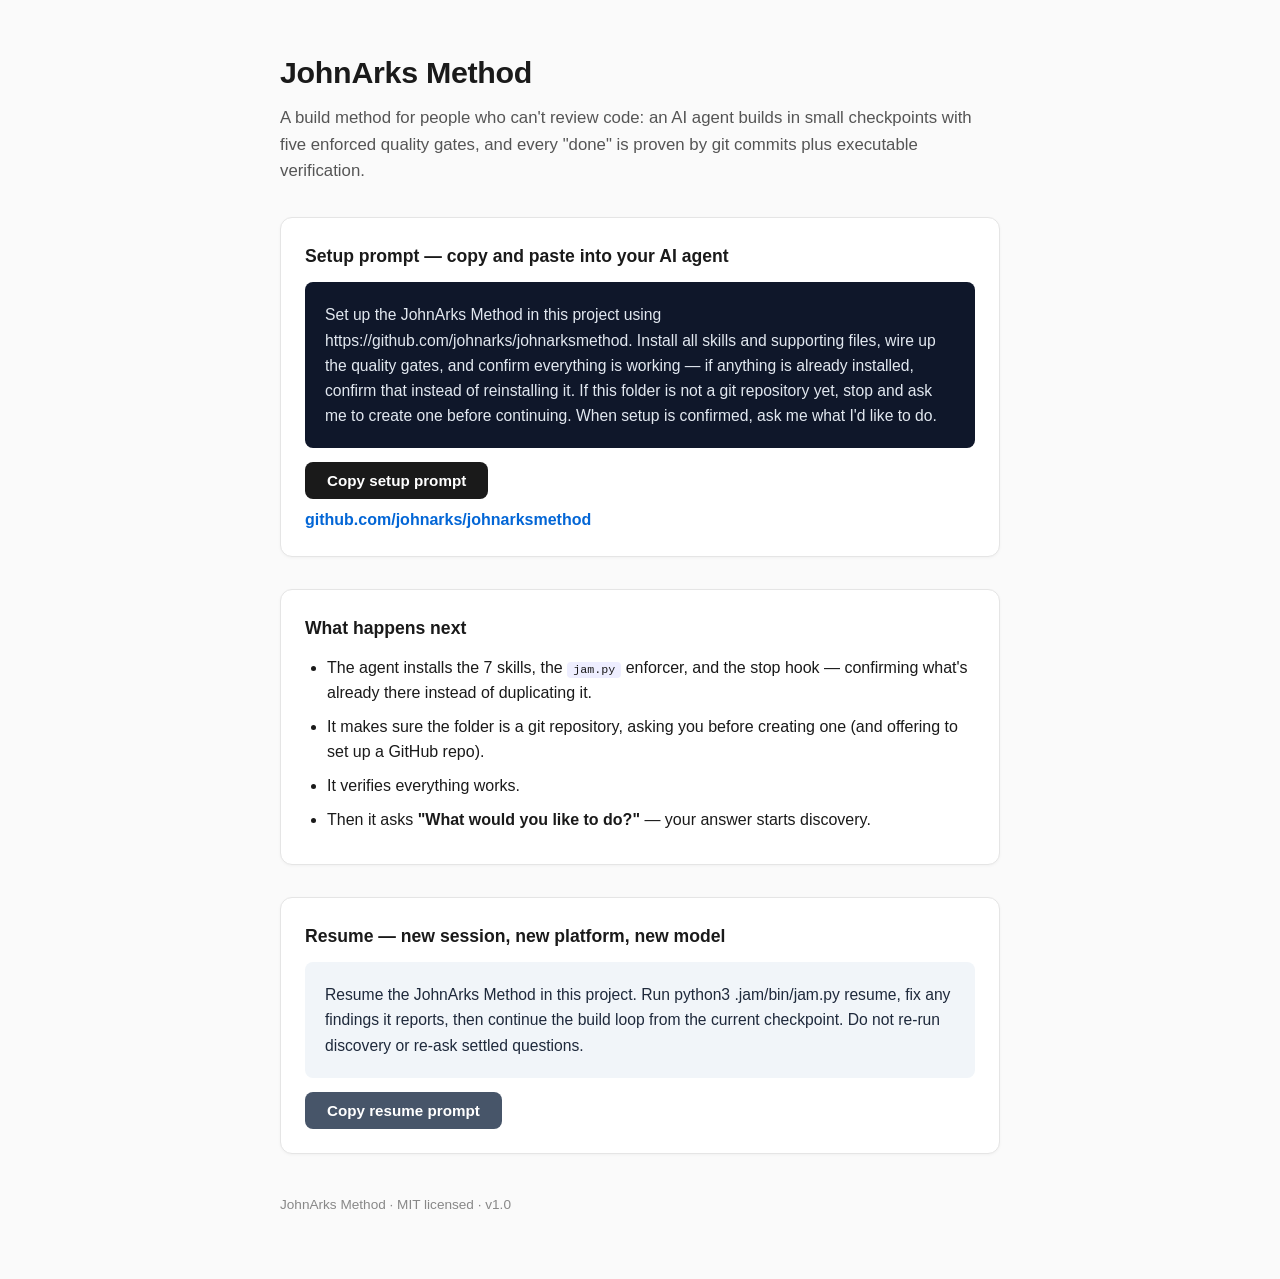
==== site/index.html @ f743c885 "JohnArks Method v1.0: add public setup-prompt site" ====
<!DOCTYPE html>
<html lang="en">
<head>
<meta charset="utf-8">
<meta name="viewport" content="width=device-width, initial-scale=1">
<title>JohnArks Method — Setup Prompt</title>
<meta name="description" content="One copy-paste prompt that sets up the JohnArks Method in any project.">
<style>
  :root { color-scheme: light; }
  * { box-sizing: border-box; }
  body {
    margin: 0; font-family: -apple-system, BlinkMacSystemFont, "Segoe UI", Roboto, Helvetica, Arial, sans-serif;
    background: #fafafa; color: #1a1a1a; line-height: 1.6;
  }
  .wrap { max-width: 760px; margin: 0 auto; padding: 48px 20px 64px; }
  h1 { font-size: 1.9rem; margin: 0 0 8px; letter-spacing: -0.01em; }
  .sub { color: #555; margin: 0 0 32px; font-size: 1.05rem; }
  .card {
    background: #fff; border: 1px solid #e5e5e5; border-radius: 12px;
    padding: 24px; margin-bottom: 32px; box-shadow: 0 1px 3px rgba(0,0,0,.04);
  }
  .card h2 { font-size: 1.1rem; margin: 0 0 12px; }
  .prompt {
    position: relative; background: #0f172a; color: #e2e8f0; border-radius: 8px;
    padding: 20px; font-size: 0.98rem; white-space: pre-wrap; word-wrap: break-word;
  }
  .copy-btn {
    margin-top: 14px; display: inline-block; cursor: pointer;
    background: #1a1a1a; color: #fff; border: 0; border-radius: 8px;
    padding: 10px 22px; font-size: 0.95rem; font-weight: 600;
  }
  .copy-btn:hover { background: #333; }
  .copy-btn.done { background: #15803d; }
  .secondary .prompt { background: #f1f5f9; color: #1e293b; }
  .secondary .copy-btn { background: #475569; }
  .secondary .copy-btn:hover { background: #334155; }
  ul.steps { padding-left: 22px; margin: 12px 0 0; }
  ul.steps li { margin-bottom: 8px; }
  .repo-link { display: inline-block; margin-top: 8px; color: #0366d6; text-decoration: none; font-weight: 600; }
  .repo-link:hover { text-decoration: underline; }
  footer { margin-top: 40px; color: #888; font-size: 0.85rem; }
  code.inline { background: #eef; padding: 1px 6px; border-radius: 4px; font-size: 0.9em; }
</style>
</head>
<body>
<div class="wrap">
  <h1>JohnArks Method</h1>
  <p class="sub">A build method for people who can't review code: an AI agent builds in small checkpoints with five enforced quality gates, and every "done" is proven by git commits plus executable verification.</p>

  <div class="card">
    <h2>Setup prompt — copy and paste into your AI agent</h2>
    <div class="prompt" id="setup-prompt">Set up the JohnArks Method in this project using https://github.com/johnarks/johnarksmethod. Install all skills and supporting files, wire up the quality gates, and confirm everything is working — if anything is already installed, confirm that instead of reinstalling it. If this folder is not a git repository yet, stop and ask me to create one before continuing. When setup is confirmed, ask me what I'd like to do.</div>
    <button class="copy-btn" data-copy="setup-prompt" data-done="Copied!">Copy setup prompt</button>
    <br>
    <a class="repo-link" href="https://github.com/johnarks/johnarksmethod">github.com/johnarks/johnarksmethod</a>
  </div>

  <div class="card">
    <h2>What happens next</h2>
    <ul class="steps">
      <li>The agent installs the 7 skills, the <code class="inline">jam.py</code> enforcer, and the stop hook — confirming what's already there instead of duplicating it.</li>
      <li>It makes sure the folder is a git repository, asking you before creating one (and offering to set up a GitHub repo).</li>
      <li>It verifies everything works.</li>
      <li>Then it asks <strong>"What would you like to do?"</strong> — your answer starts discovery.</li>
    </ul>
  </div>

  <div class="card secondary">
    <h2>Resume — new session, new platform, new model</h2>
    <div class="prompt" id="resume-prompt">Resume the JohnArks Method in this project. Run python3 .jam/bin/jam.py resume, fix any findings it reports, then continue the build loop from the current checkpoint. Do not re-run discovery or re-ask settled questions.</div>
    <button class="copy-btn" data-copy="resume-prompt" data-done="Copied!">Copy resume prompt</button>
  </div>

  <footer>JohnArks Method · MIT licensed · v1.0</footer>
</div>
<script>
  document.querySelectorAll('[data-copy]').forEach(function (btn) {
    btn.addEventListener('click', function () {
      var text = document.getElementById(btn.getAttribute('data-copy')).textContent;
      var done = function () {
        var orig = btn.textContent;
        btn.textContent = btn.getAttribute('data-done');
        btn.classList.add('done');
        setTimeout(function () { btn.textContent = orig; btn.classList.remove('done'); }, 1800);
      };
      if (navigator.clipboard && navigator.clipboard.writeText) {
        navigator.clipboard.writeText(text).then(done).catch(function () { fallback(); });
      } else { fallback(); }
      function fallback() {
        var ta = document.createElement('textarea');
        ta.value = text; document.body.appendChild(ta); ta.select();
        try { document.execCommand('copy'); done(); } catch (e) {}
        document.body.removeChild(ta);
      }
    });
  });
</script>
</body>
</html>
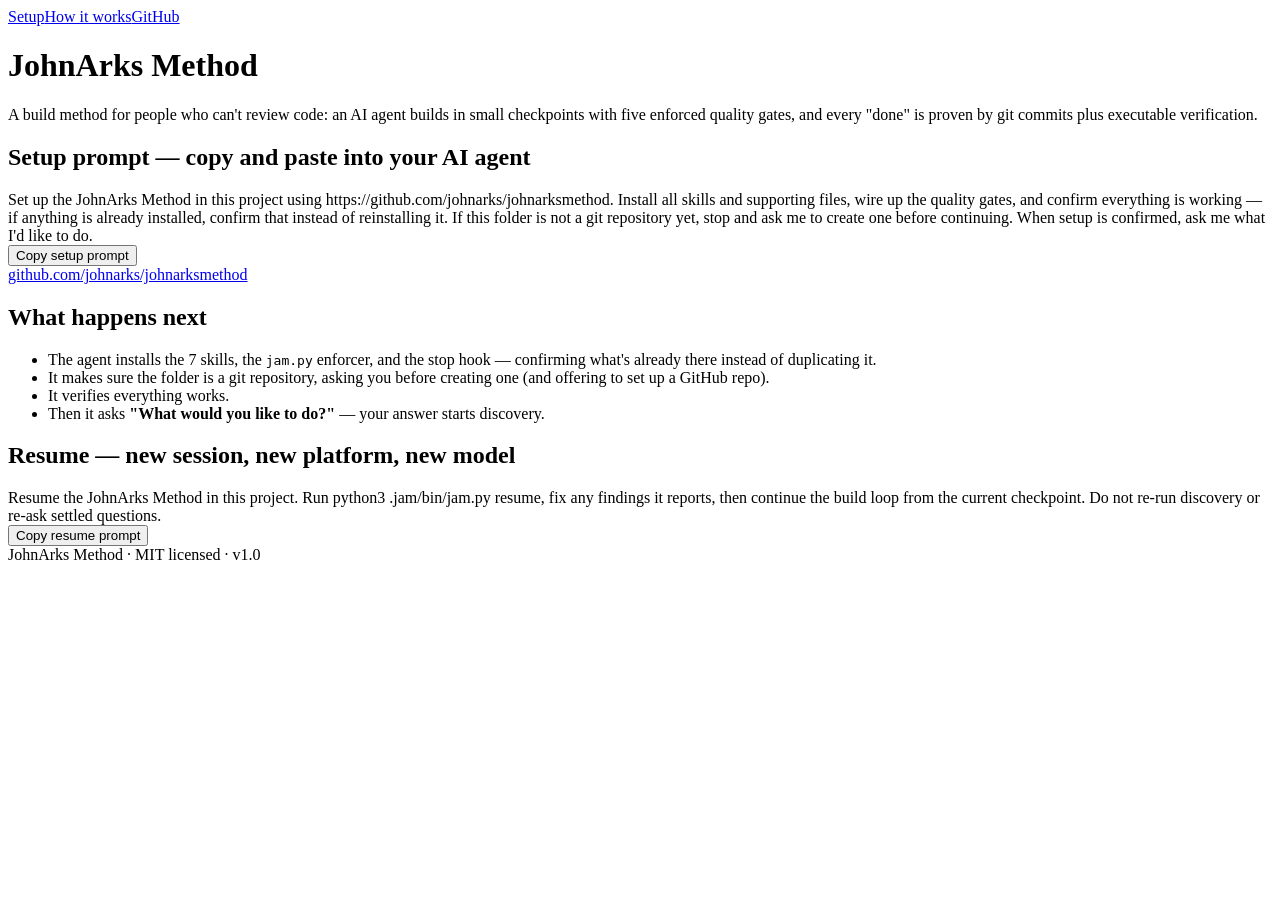
==== commit 5f2623c1: "JohnArks Method: site: shared stylesheet + nav" ====
--- a/site/index.html
+++ b/site/index.html
@@ -5,45 +5,11 @@
 <meta name="viewport" content="width=device-width, initial-scale=1">
 <title>JohnArks Method — Setup Prompt</title>
 <meta name="description" content="One copy-paste prompt that sets up the JohnArks Method in any project.">
-<style>
-  :root { color-scheme: light; }
-  * { box-sizing: border-box; }
-  body {
-    margin: 0; font-family: -apple-system, BlinkMacSystemFont, "Segoe UI", Roboto, Helvetica, Arial, sans-serif;
-    background: #fafafa; color: #1a1a1a; line-height: 1.6;
-  }
-  .wrap { max-width: 760px; margin: 0 auto; padding: 48px 20px 64px; }
-  h1 { font-size: 1.9rem; margin: 0 0 8px; letter-spacing: -0.01em; }
-  .sub { color: #555; margin: 0 0 32px; font-size: 1.05rem; }
-  .card {
-    background: #fff; border: 1px solid #e5e5e5; border-radius: 12px;
-    padding: 24px; margin-bottom: 32px; box-shadow: 0 1px 3px rgba(0,0,0,.04);
-  }
-  .card h2 { font-size: 1.1rem; margin: 0 0 12px; }
-  .prompt {
-    position: relative; background: #0f172a; color: #e2e8f0; border-radius: 8px;
-    padding: 20px; font-size: 0.98rem; white-space: pre-wrap; word-wrap: break-word;
-  }
-  .copy-btn {
-    margin-top: 14px; display: inline-block; cursor: pointer;
-    background: #1a1a1a; color: #fff; border: 0; border-radius: 8px;
-    padding: 10px 22px; font-size: 0.95rem; font-weight: 600;
-  }
-  .copy-btn:hover { background: #333; }
-  .copy-btn.done { background: #15803d; }
-  .secondary .prompt { background: #f1f5f9; color: #1e293b; }
-  .secondary .copy-btn { background: #475569; }
-  .secondary .copy-btn:hover { background: #334155; }
-  ul.steps { padding-left: 22px; margin: 12px 0 0; }
-  ul.steps li { margin-bottom: 8px; }
-  .repo-link { display: inline-block; margin-top: 8px; color: #0366d6; text-decoration: none; font-weight: 600; }
-  .repo-link:hover { text-decoration: underline; }
-  footer { margin-top: 40px; color: #888; font-size: 0.85rem; }
-  code.inline { background: #eef; padding: 1px 6px; border-radius: 4px; font-size: 0.9em; }
-</style>
+<link rel="stylesheet" href="style.css">
 </head>
 <body>
 <div class="wrap">
+  <nav class="topnav"><a href="index.html" class="active">Setup</a><a href="how-it-works.html">How it works</a><a href="https://github.com/johnarks/johnarksmethod">GitHub</a></nav>
   <h1>JohnArks Method</h1>
   <p class="sub">A build method for people who can't review code: an AI agent builds in small checkpoints with five enforced quality gates, and every "done" is proven by git commits plus executable verification.</p>
 
